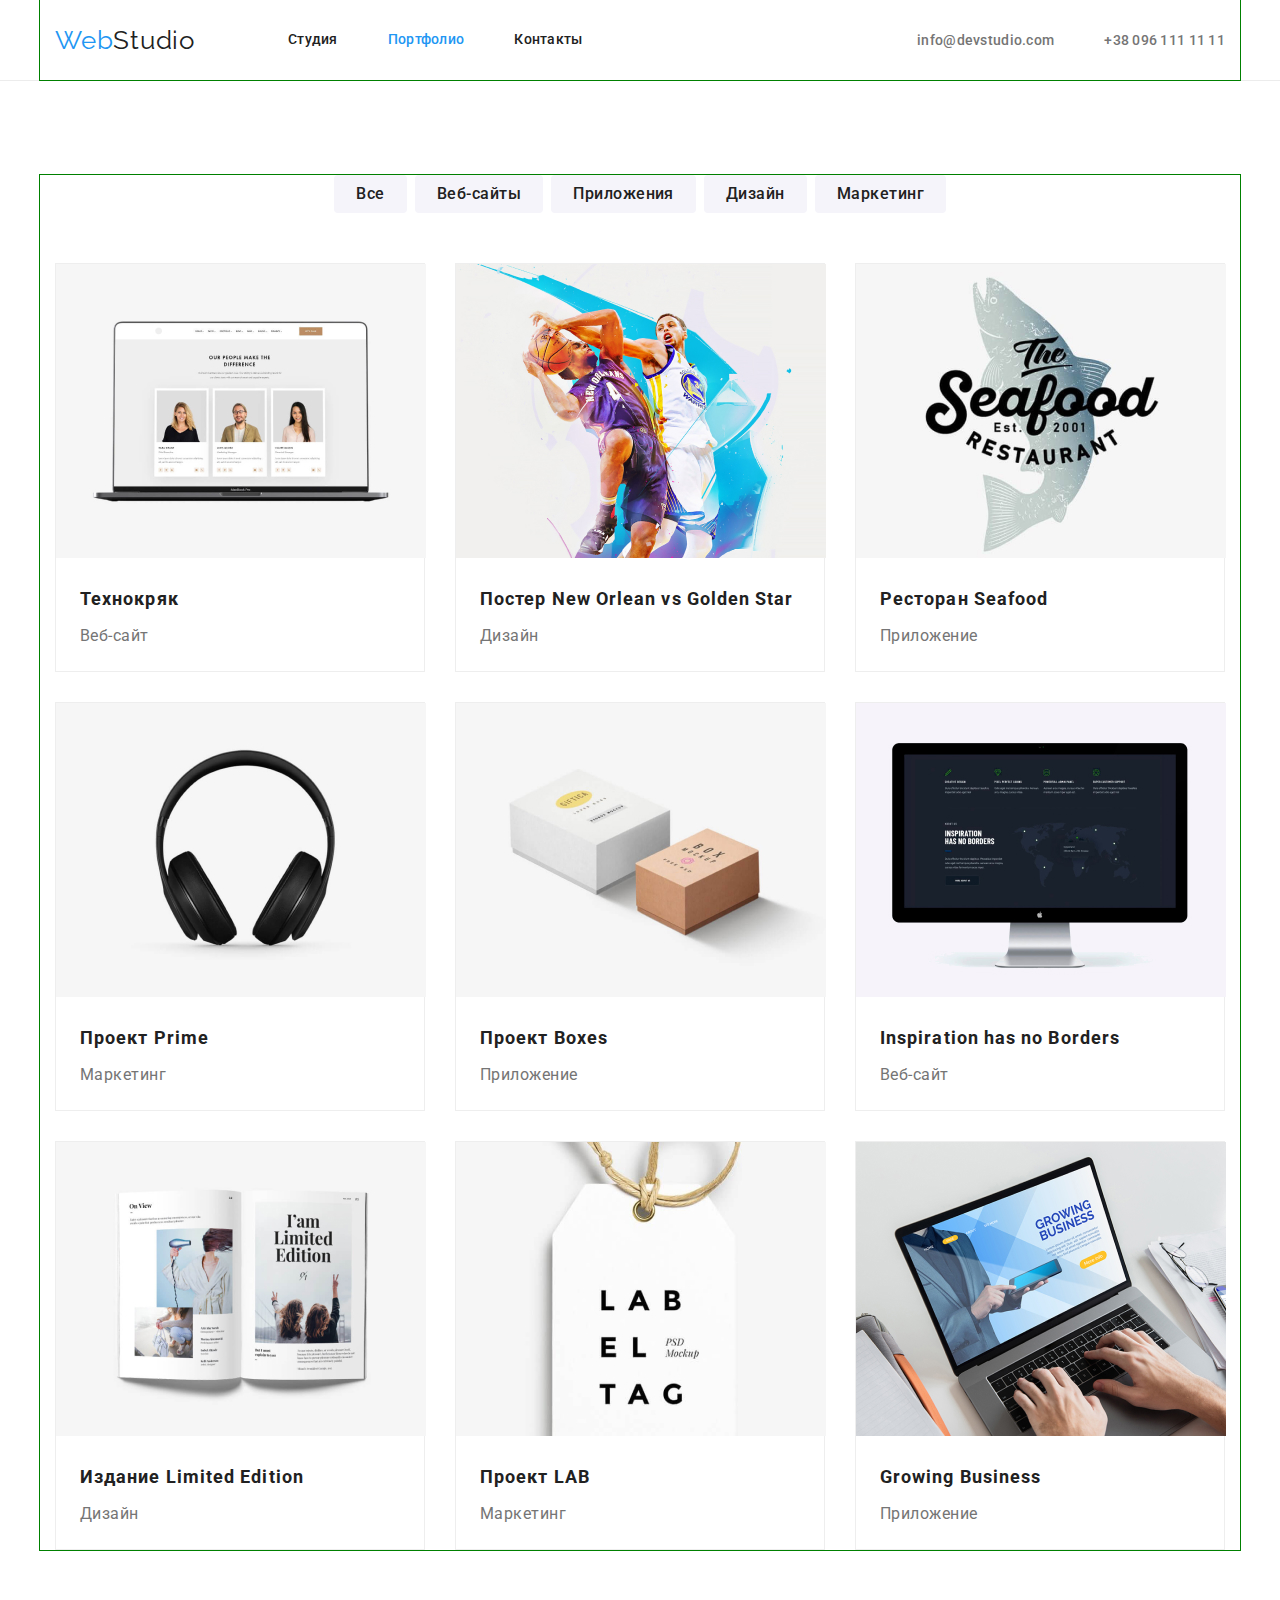
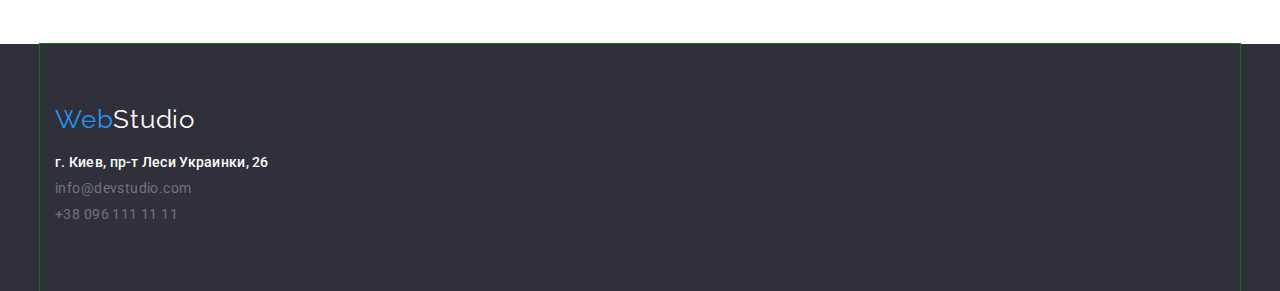
==== portfolio.html @ 3be65207 "flex" ====
<!DOCTYPE html>
<html lang="ru">
  <head>
    <meta charset="UTF-8" />
    <meta name="viewport" content="width=device-width, initial-scale=1.0" />
    <title>Портфолио</title>
    <link
      href="https://fonts.googleapis.com/css2?family=Raleway:wght@700&family=Roboto:wght@400;500;700;900&display=swap"
      rel="stylesheet"
    />
    <link
      rel="stylesheet"
      href="https://cdnjs.cloudflare.com/ajax/libs/modern-normalize/1.0.0/modern-normalize.min.css"
    />
    <link rel="stylesheet" href="./css/styles.css" />
  </head>

  <!-- ШАПКА -->

  <body>
    <header class="header-page">
      <div class="container header">
        <nav class="navigation">
          <a class="logo" href="./index.html"><span class="web">Web</span>Studio</a>
          <ul class="list nav">
            <li class="link"><a href="./index.html" class="link-page">Студия</a></li>
            <li class="link"><a href="./portfolio.html" class="link-page current">Портфолио</a></li>
            <li class="link"><a href="#footer" class="link-page">Контакты</a></li>
          </ul>
        </nav>
        <ul class="list address">
          <li class="link"><a href="mailto:info@devstudio.com" class="link-contacts">info@devstudio.com</a></li>
          <li class="link"><a href="tel:380961111111" class="link-contacts">+38 096 111 11 11</a></li>
        </ul>
      </div>
    </header>

    <!-- MAIN -->

    <main>
      <section class="section portfolio">
        <div class="container portfolio">
          <h1 hidden>Категории</h1>
          <ul class="list portfolio">
            <li class="item-portfolio"><button class="button">Все</button></li>
            <li class="item-portfolio"><button class="button">Веб-сайты</button></li>
            <li class="item-portfolio"><button class="button">Приложения</button></li>
            <li class="item-portfolio"><button class="button">Дизайн</button></li>
            <li class="item-portfolio"><button class="button">Маркетинг</button></li>
          </ul>
          <ul class="list content">
            <li class="item-content">
              <a href="./index.html" class="link-content">
                <div><img src="./images/portfolio1.jpg" alt="Технокряк" width="370" /></div>
                <div class="text-content">
                  <h2 class="company">Технокряк</h2>
                  <p class="categories">Веб-сайт</p>
                </div></a
              >
            </li>
            <li class="item-content">
              <a href="" class="link-content">
                <div><img src="./images/portfolio2.jpg" alt="Постер New Orlean vs Golden Star" width="370" /></div>
                <div class="text-content">
                  <h2 class="company">Постер New Orlean vs Golden Star</h2>
                  <p class="categories">Дизайн</p>
                </div></a
              >
            </li>
            <li class="item-content">
              <a href="" class="link-content">
                <div><img src="./images/portfolio3.jpg" alt="Ресторан Seafood" width="370" /></div>
                <div class="text-content">
                  <h2 class="company">Ресторан Seafood</h2>
                  <p class="categories">Приложение</p>
                </div></a
              >
            </li>
            <li class="item-content">
              <a href="" class="link-content">
                <div><img src="./images/portfolio4.jpg" alt="Проект Prime" width="370" /></div>
                <div class="text-content">
                  <h2 class="company">Проект Prime</h2>
                  <p class="categories">Маркетинг</p>
                </div></a
              >
            </li>
            <li class="item-content">
              <a href="" class="link-content">
                <div><img src="./images/portfolio5.jpg" alt="Проект Boxes" width="370" /></div>
                <div class="text-content">
                  <h2 class="company">Проект Boxes</h2>
                  <p class="categories">Приложение</p>
                </div></a
              >
            </li>
            <li class="item-content">
              <a href="" class="link-content">
                <div><img src="./images/portfolio6.jpg" alt="Inspiration has no Borders" width="370" /></div>
                <div class="text-content">
                  <h2 class="company">Inspiration has no Borders</h2>
                  <p class="categories">Веб-сайт</p>
                </div></a
              >
            </li>
            <li class="item-content">
              <a href="" class="link-content">
                <div><img src="./images/portfolio7.jpg" alt="Издание Limited Edition" width="370" /></div>
                <div class="text-content">
                  <h2 class="company">Издание Limited Edition</h2>
                  <p class="categories">Дизайн</p>
                </div></a
              >
            </li>
            <li class="item-content">
              <a href="" class="link-content">
                <div><img src="./images/portfolio8.jpg" alt="Проект LAB" width="370" /></div>
                <div class="text-content">
                  <h2 class="company">Проект LAB</h2>
                  <p class="categories">Маркетинг</p>
                </div></a
              >
            </li>
            <li class="item-content">
              <a href="" class="link-content">
                <div><img src="./images/portfolio9.jpg" alt="Growing Business" width="370" /></div>
                <div class="text-content">
                  <h2 class="company">Growing Business</h2>
                  <p class="categories">Приложение</p>
                </div></a
              >
            </li>
          </ul>
        </div>
      </section>
    </main>

    <!-- FOOTER -->

    <footer class="footer-page" id="footer">
      <div class="container footer">
        <div class="logo-footer">
          <a class="logo down" href="./index.html"><span class="web">Web</span>Studio</a>
        </div>
        <address>
          <ul class="list">
            <li class="link-down">
              <a
                href="https://goo.gl/maps/tncFJS4bmtnmpcFF8"
                class="link-contacts address"
                target="_blank"
                rel="noopener noreferrer"
                >г. Киев, пр-т Леси Украинки, 26</a
              >
            </li>
            <li class="link-down">
              <a href="mailto:info@devstudio.com" class="link-contacts down">info@devstudio.com</a>
            </li>
            <li class="link-down"><a href="tel:380961111111" class="link-contacts down">+38 096 111 11 11</a></li>
          </ul>
        </address>
      </div>
    </footer>
  </body>
</html>
---- css/styles.css ----
:root {
  --primary-text-color: #212121;
  --secondary-text-color: #757575;
  --accent-color: #2196f3;
  --page-footer-color: #2f303a;
}

/* ВСЯ СТРАНИЦА */

body {
  background-color: #ffffff;
  color: var(--primary-text-color);
  font-family: Roboto, sans-serif;
  font-size: 14px;
  font-style: normal;

  margin-left: auto;
  margin-right: auto;
}
h1,
h2,
h3,
h4,
h5,
h6,
p {
  margin-top: 0;
  margin-bottom: 0;
}
.list {
  list-style: none;
  margin: 0;
  padding: 0;
}
.section {
  padding-top: 94px;
  padding-bottom: 94px;
}
.container {
  width: 1200px;
  padding-left: 15px;
  padding-right: 15px;
  margin-left: auto;
  margin-right: auto;
}
.heading {
  font-weight: 700;
  font-size: 36px;
  line-height: 1.16;
  text-align: center;
  letter-spacing: 0.03em;

  padding-bottom: 50px;
}
.list.features,
.list.heading,
.list.team,
.list.portfolio,
.list.content {
  display: flex;

  align-items: center;
}

/* ЛОГОТИП */

.logo {
  color: #212121;
  font-family: Raleway, sans-serif;
  font-size: 26px;
  line-height: 1.19;
  letter-spacing: 0.03em;
  text-decoration: none;
}
.web {
  color: #2196f3;
}
/* ШАПКА */
.link-page {
  font-weight: 500;
  font-size: 14px;
  line-height: 1.14;
  letter-spacing: 0.02em;
  color: var(--primary-text-color);
  text-decoration: none;

  display: block;
  padding-top: 32px;
  padding-bottom: 32px;
}
.list.nav {
  margin-left: 93px;
}
.link-page:hover,
.link-page:focus {
  color: var(--accent-color);
}
.link-page.current {
  color: var(--accent-color);
}
.link-contacts {
  font-weight: 500;
  line-height: 1.14;
  letter-spacing: 0.02em;
  color: var(--secondary-text-color);
  text-decoration: none;
}
.link-contacts:hover,
.link-contacts:focus {
  color: var(--accent-color);
}
.header-page {
  border-bottom: 1px solid #ececec;
}

/* ФУТЕР */

.footer-page {
  background-color: var(--page-footer-color);
}

.logo.down {
  color: #ffffff;
}
.container.footer {
  padding-top: 60px;
  padding-bottom: 60px;
}
.logo-footer {
  margin-bottom: 20px;
}
.link-contacts.down {
  font-weight: 400;
  line-height: 1.17;
  letter-spacing: 0.03em;
}
.link-down {
  margin-bottom: 9px;
  font-style: normal;
}
.link-contacts.address {
  color: #ffffff;
}
.link-contacts.address:hover,
.link-contacts.address:focus {
  color: var(--accent-color);
}
.list.nav {
  display: flex;
}
.list.address {
  display: flex;
}
.navigation {
  display: flex;
  align-items: center;
}
.container.header {
  display: flex;
  align-items: center;
  justify-content: space-between;
}
.list.nav .link + .link {
  margin-left: 50px;
}
.list.address .link + .link {
  margin-left: 50px;
}

/* HERO */

.section.hero {
  text-align: center;
  padding-bottom: 200px;
  padding-top: 200px;
  background-color: var(--page-footer-color);
}
.main {
  color: #fff;
  font-weight: 900;
  font-size: 44px;
  line-height: 1.36;
  text-align: center;
  letter-spacing: 0.06em;
  text-transform: uppercase;

  margin-bottom: 30px;
}
.link-hero {
  color: #ffffff;
  background-color: #2196f3;
  font-weight: 700;
  font-size: 16px;
  line-height: 1.85;
  letter-spacing: 0.06em;

  box-shadow: 0px 4px 4px rgba(0, 0, 0, 0.15);
  border-radius: 4px;
  border: none;
  text-decoration: none;

  padding: 11px 34px;
  display: inline-block;
  min-width: 200px;
}

/* ОСОБЕННОСТИ */

.features {
  font-weight: bold;
  font-size: 14px;
  line-height: 1.14;
  letter-spacing: 0.03em;
  text-transform: uppercase;

  margin-bottom: 10px;
}
.features-text {
  font-weight: 400;
  font-size: 14px;
  line-height: 1.74;
  letter-spacing: 0.03em;
  color: var(--secondary-text-color);
  text-transform: none;

  margin-top: 0;
  margin-bottom: 0;
}
.list.features {
  margin-left: -30px;
}
.item-features {
  margin-left: 30px;
  flex-basis: calc(100% / 4 - 30px);
}

/* ЧЕМ МЫ ЗАНИМАЕМСЯ */

.section.features {
  padding-bottom: 0px;
}
.heading-text {
  font-weight: bold;
  font-size: 14px;
  line-height: 1.14;
  text-align: center;
  letter-spacing: 0.03em;
  text-transform: uppercase;
}
.list.heading {
  margin-left: -30px;
}
.item-heading {
  width: 370px;
  margin-left: 30px;
  flex-basis: calc(100% / 3 - 30px);
}

/* НАША КОМАНДА */

.section.team {
  background-color: #f5f4fa;
}
.name {
  font-weight: 500;
  font-size: 16px;
  line-height: 1.18;
  letter-spacing: 0.03em;

  margin-bottom: 10px;
}
.work {
  font-weight: 400;
  font-size: 16px;
  line-height: 1.18;
  letter-spacing: 0.03em;
  color: var(--secondary-text-color);

  /* margin-bottom: 30px; */
}
/* .item-team img {
  padding-bottom: 30px;
} */

.work-div {
  padding-top: 30px;
  padding-bottom: 30px;
}

.list.team {
  margin-right: -30px;
  text-align: center;
}
.item-team {
  box-shadow: 0px 1px 3px rgba(0, 0, 0, 0.12), 0px 1px 1px rgba(0, 0, 0, 0.14), 0px 2px 1px rgba(0, 0, 0, 0.2);
  border-radius: 0px 0px 4px 4px;

  margin-right: 30px;
  width: calc(100% / 4 - 30px);
}
.item-team:nth-child(4n) {
  margin-right: 0;
}

/* ПОРТФОЛИО */

.button {
  color: var(--primary-text-color);
  background-color: #f5f4fa;
  font-weight: 500;
  font-size: 16px;
  line-height: 1.6;
  text-align: center;
  letter-spacing: 0.03em;
  border: none;
  border-radius: 4px;

  padding: 6px 22px;
  display: inline-block;
  min-width: 73px;
}
.button:hover,
.button:focus {
  background-color: var(--accent-color);
  color: #ffffff;
  box-shadow: 0px 3px 1px rgba(0, 0, 0, 0.1), 0px 1px 2px rgba(0, 0, 0, 0.08), 0px 2px 2px rgba(0, 0, 0, 0.12);
}
.list.portfolio {
  justify-content: center;
  margin-bottom: 50px;
}
.list.portfolio .item-portfolio + .item-portfolio {
  margin-left: 8px;
}
/* .item-content img {
  margin-bottom: 20px;
} */
.list.content {
  flex-wrap: wrap;
  margin-right: -30px;
}
.item-content {
  width: calc(100% / 3 - 30px);
  margin-right: 30px;

  margin-bottom: 30px;

  border: 1px solid #eeeeee;
}
.item-content:nth-child(3n) {
  margin-right: 0;
}
.item-content:nth-last-child(-n + 3) {
  margin-bottom: 0;
}
.company {
  color: var(--primary-text-color);
  font-weight: 700;
  font-size: 18px;
  line-height: 2;
  letter-spacing: 0.06em;

  margin-bottom: 4px;
  /* padding-left: 24px; */
  /* padding-top: 20px; */
}
.categories {
  color: var(--secondary-text-color);
  font-weight: normal;
  font-size: 16px;
  line-height: 1.87;
  letter-spacing: 0.03em;

  /* padding-left: 24px;
  padding-bottom: 20px; */
}
.text-content {
  padding-top: 20px;
  padding-bottom: 20px;
  padding-left: 24px;
}
.link-content {
  text-decoration: none;
}
.item-content:hover,
.item-content:focus {
  box-shadow: 0px 1px 1px rgba(0, 0, 0, 0.12), 0px 4px 4px rgba(0, 0, 0, 0.06), 1px 4px 6px rgba(0, 0, 0, 0.16);
}

.container {
  outline: 1px solid green;
}
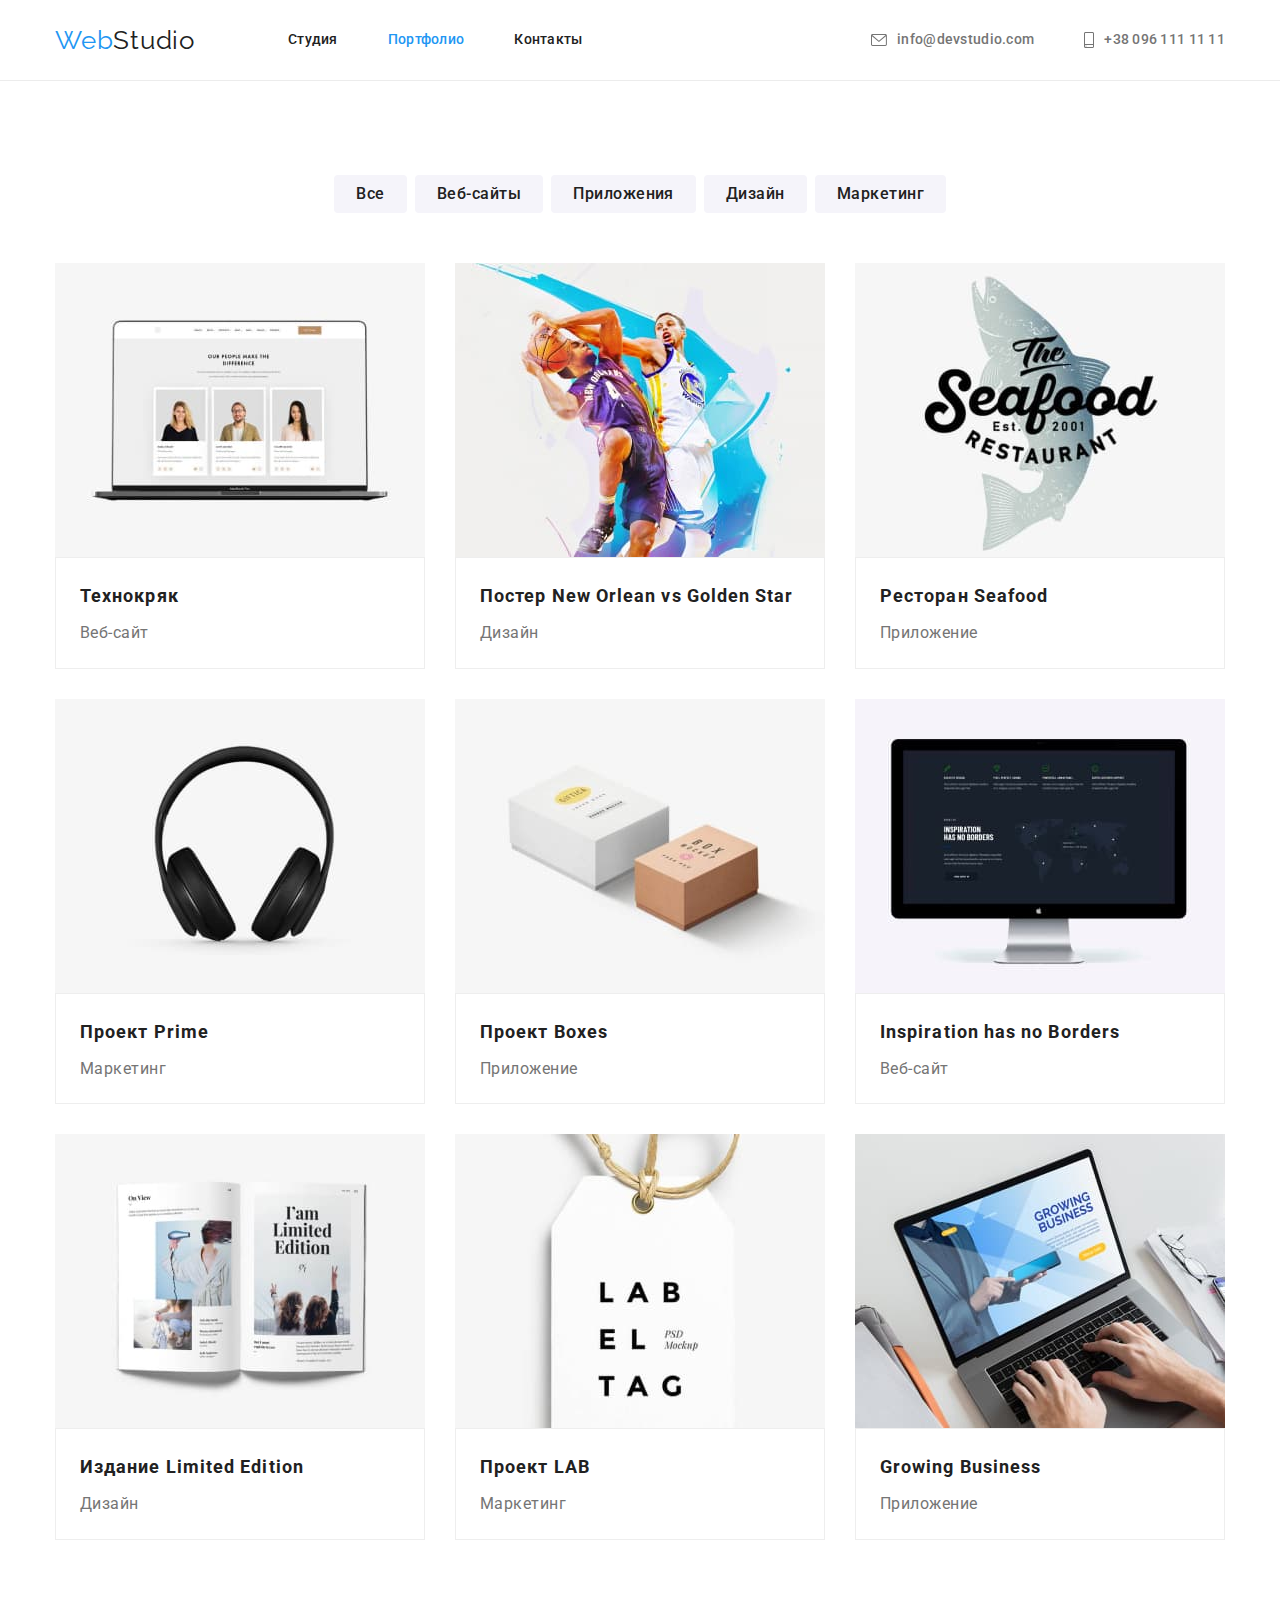
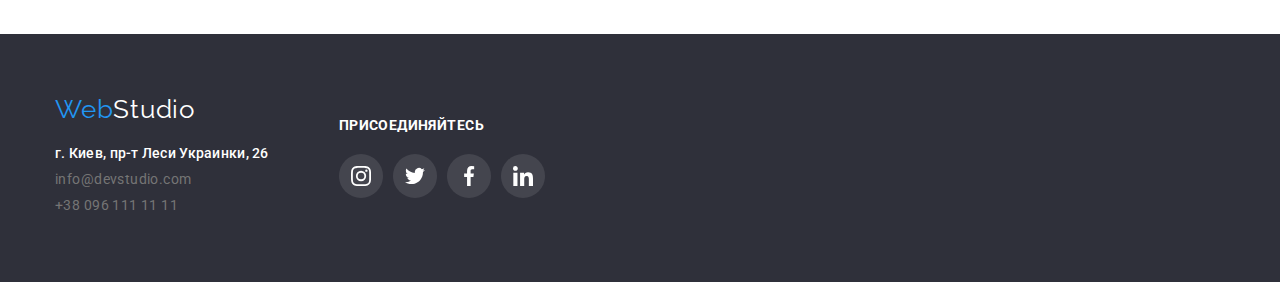
==== commit 6a3da712: "optimized pictures and add icons" ====
--- a/portfolio.html
+++ b/portfolio.html
@@ -28,9 +28,21 @@
             <li class="link"><a href="#footer" class="link-page">Контакты</a></li>
           </ul>
         </nav>
-        <ul class="list address">
-          <li class="link"><a href="mailto:info@devstudio.com" class="link-contacts">info@devstudio.com</a></li>
-          <li class="link"><a href="tel:380961111111" class="link-contacts">+38 096 111 11 11</a></li>
+        <ul class="list address up">
+          <li class="link">
+            <a href="mailto:info@devstudio.com" class="link-contacts up"
+              ><svg class="icon-address" width="16px" height="12px">
+                <use href="./images/icon/sprite.svg#icon-mail"></use></svg
+              >info@devstudio.com</a
+            >
+          </li>
+          <li class="link">
+            <a href="tel:380961111111" class="link-contacts up"
+              ><svg class="icon-address" width="10px" height="16px">
+                <use href="./images/icon/sprite.svg#icon-smartphone"></use></svg
+              >+38 096 111 11 11</a
+            >
+          </li>
         </ul>
       </div>
     </header>
@@ -139,26 +151,57 @@
 
     <footer class="footer-page" id="footer">
       <div class="container footer">
-        <div class="logo-footer">
-          <a class="logo down" href="./index.html"><span class="web">Web</span>Studio</a>
+        <div class="address-footer">
+          <div class="logo-footer">
+            <a class="logo down" href="./index.html"><span class="web">Web</span>Studio</a>
+          </div>
+          <address>
+            <ul class="list">
+              <li class="link-down">
+                <a
+                  href="https://goo.gl/maps/tncFJS4bmtnmpcFF8"
+                  class="link-contacts address"
+                  target="_blank"
+                  rel="noopener noreferrer"
+                  >г. Киев, пр-т Леси Украинки, 26</a
+                >
+              </li>
+              <li class="link-down">
+                <a href="mailto:info@devstudio.com" class="link-contacts down">info@devstudio.com</a>
+              </li>
+              <li class="link-down"><a href="tel:380961111111" class="link-contacts down">+38 096 111 11 11</a></li>
+            </ul>
+          </address>
         </div>
-        <address>
-          <ul class="list">
-            <li class="link-down">
-              <a
-                href="https://goo.gl/maps/tncFJS4bmtnmpcFF8"
-                class="link-contacts address"
-                target="_blank"
-                rel="noopener noreferrer"
-                >г. Киев, пр-т Леси Украинки, 26</a
-              >
-            </li>
-            <li class="link-down">
-              <a href="mailto:info@devstudio.com" class="link-contacts down">info@devstudio.com</a>
-            </li>
-            <li class="link-down"><a href="tel:380961111111" class="link-contacts down">+38 096 111 11 11</a></li>
-          </ul>
-        </address>
+        <div class="social-footer">
+          <h2 class="features-head">Присоединяйтесь</h2>
+          <ul class="list social footer">
+            <li>
+              <a class="link-social footer" href=""
+                ><svg class="icon-social" width="20px" height="20px">
+                  <use href="./images/icon/sprite.svg#icon-instagram"></use></svg
+              ></a>
+            </li>
+            <li>
+              <a class="link-social footer" href=""
+                ><svg class="icon-social" width="20px" height="20px">
+                  <use href="./images/icon/sprite.svg#icon-twitter"></use></svg
+              ></a>
+            </li>
+            <li>
+              <a class="link-social footer" href=""
+                ><svg class="icon-social" width="20px" height="20px">
+                  <use href="./images/icon/sprite.svg#icon-facebook"></use></svg
+              ></a>
+            </li>
+            <li>
+              <a class="link-social footer" href=""
+                ><svg class="icon-social" width="20px" height="20px">
+                  <use href="./images/icon/sprite.svg#icon-linkedin"></use></svg
+              ></a>
+            </li>
+          </ul>
+        </div>
       </div>
     </footer>
   </body>
--- a/css/styles.css
+++ b/css/styles.css
@@ -27,6 +27,10 @@
   margin-top: 0;
   margin-bottom: 0;
 }
+
+img {
+  display: block;
+}
 .list {
   list-style: none;
   margin: 0;
@@ -50,15 +54,16 @@
   text-align: center;
   letter-spacing: 0.03em;
 
-  padding-bottom: 50px;
+  margin-bottom: 50px;
 }
 .list.features,
 .list.heading,
 .list.team,
 .list.portfolio,
-.list.content {
-  display: flex;
-
+.list.content,
+.list.clients,
+.list.address.up {
+  display: flex;
   align-items: center;
 }
 
@@ -76,6 +81,7 @@
   color: #2196f3;
 }
 /* ШАПКА */
+
 .link-page {
   font-weight: 500;
   font-size: 14px;
@@ -113,58 +119,22 @@
   border-bottom: 1px solid #ececec;
 }
 
-/* ФУТЕР */
-
-.footer-page {
-  background-color: var(--page-footer-color);
-}
-
-.logo.down {
-  color: #ffffff;
-}
-.container.footer {
-  padding-top: 60px;
-  padding-bottom: 60px;
-}
-.logo-footer {
-  margin-bottom: 20px;
-}
-.link-contacts.down {
-  font-weight: 400;
-  line-height: 1.17;
-  letter-spacing: 0.03em;
-}
-.link-down {
-  margin-bottom: 9px;
-  font-style: normal;
-}
-.link-contacts.address {
-  color: #ffffff;
-}
-.link-contacts.address:hover,
-.link-contacts.address:focus {
-  color: var(--accent-color);
-}
-.list.nav {
-  display: flex;
-}
-.list.address {
-  display: flex;
-}
-.navigation {
-  display: flex;
-  align-items: center;
-}
-.container.header {
-  display: flex;
-  align-items: center;
-  justify-content: space-between;
-}
-.list.nav .link + .link {
-  margin-left: 50px;
-}
-.list.address .link + .link {
-  margin-left: 50px;
+/* ИКОНКИ В ШАПКЕ */
+
+.link-contacts.up {
+  display: inline-flex;
+  align-items: center;
+
+  padding-top: 32px;
+  padding-bottom: 32px;
+
+  fill: var(--secondary-text-color);
+}
+.link-contacts.up:hover {
+  fill: var(--accent-color);
+}
+.icon-address {
+  margin-right: 10px;
 }
 
 /* HERO */
@@ -173,7 +143,13 @@
   text-align: center;
   padding-bottom: 200px;
   padding-top: 200px;
+
   background-color: var(--page-footer-color);
+  background-image: linear-gradient(to right, rgba(47, 48, 58, 0.4), rgba(47, 48, 58, 0.4)),
+    url(../images/background.jpg);
+  background-repeat: no-repeat;
+  background-position: center;
+  background-size: cover;
 }
 .main {
   color: #fff;
@@ -206,7 +182,7 @@
 
 /* ОСОБЕННОСТИ */
 
-.features {
+.features-head {
   font-weight: bold;
   font-size: 14px;
   line-height: 1.14;
@@ -234,6 +210,30 @@
   flex-basis: calc(100% / 4 - 30px);
 }
 
+/* ПСЕВДОЭЛЕМЕНТЫ */
+
+.item-features::before {
+  content: "";
+  height: 120px;
+  display: block;
+  margin-bottom: 30px;
+
+  background-color: #f5f4fa;
+  background-repeat: no-repeat;
+  background-position: center;
+
+  background-image: url(../images/icon/Vector.svg);
+}
+.item-features:nth-child(2)::before {
+  background-image: url(../images/icon/clock\ .svg);
+}
+.item-features:nth-child(3)::before {
+  background-image: url(../images/icon/Vector\ 3.svg);
+}
+.item-features:nth-child(4)::before {
+  background-image: url(../images/icon/astronaut\ .svg);
+}
+
 /* ЧЕМ МЫ ЗАНИМАЕМСЯ */
 
 .section.features {
@@ -249,6 +249,7 @@
 }
 .list.heading {
   margin-left: -30px;
+  margin-bottom: 0;
 }
 .item-heading {
   width: 370px;
@@ -275,18 +276,11 @@
   line-height: 1.18;
   letter-spacing: 0.03em;
   color: var(--secondary-text-color);
-
-  /* margin-bottom: 30px; */
-}
-/* .item-team img {
-  padding-bottom: 30px;
-} */
-
+}
 .work-div {
   padding-top: 30px;
   padding-bottom: 30px;
 }
-
 .list.team {
   margin-right: -30px;
   text-align: center;
@@ -300,6 +294,34 @@
 }
 .item-team:nth-child(4n) {
   margin-right: 0;
+}
+
+/* CСЫЛКИ НА СОЦ СЕТИ */
+
+.list.social {
+  display: flex;
+  justify-content: center;
+  margin-top: 16px;
+}
+.list.social li {
+  width: 44px;
+  height: 44px;
+}
+.list.social li + li {
+  margin-left: 10px;
+}
+.link-social {
+  display: flex;
+  width: 44px;
+  height: 44px;
+  border-radius: 50%;
+  justify-content: center;
+  align-items: center;
+  fill: #afb1b8;
+}
+.link-social:hover {
+  background-color: var(--accent-color);
+  fill: #fff;
 }
 
 /* ПОРТФОЛИО */
@@ -332,9 +354,10 @@
 .list.portfolio .item-portfolio + .item-portfolio {
   margin-left: 8px;
 }
-/* .item-content img {
-  margin-bottom: 20px;
-} */
+.item-content img {
+  width: 370px;
+  text-align: center;
+}
 .list.content {
   flex-wrap: wrap;
   margin-right: -30px;
@@ -344,8 +367,10 @@
   margin-right: 30px;
 
   margin-bottom: 30px;
-
+}
+.text-content {
   border: 1px solid #eeeeee;
+  padding: 20px 24px;
 }
 .item-content:nth-child(3n) {
   margin-right: 0;
@@ -361,8 +386,6 @@
   letter-spacing: 0.06em;
 
   margin-bottom: 4px;
-  /* padding-left: 24px; */
-  /* padding-top: 20px; */
 }
 .categories {
   color: var(--secondary-text-color);
@@ -370,14 +393,6 @@
   font-size: 16px;
   line-height: 1.87;
   letter-spacing: 0.03em;
-
-  /* padding-left: 24px;
-  padding-bottom: 20px; */
-}
-.text-content {
-  padding-top: 20px;
-  padding-bottom: 20px;
-  padding-left: 24px;
 }
 .link-content {
   text-decoration: none;
@@ -386,7 +401,112 @@
 .item-content:focus {
   box-shadow: 0px 1px 1px rgba(0, 0, 0, 0.12), 0px 4px 4px rgba(0, 0, 0, 0.06), 1px 4px 6px rgba(0, 0, 0, 0.16);
 }
-
-.container {
+/* .container {
   outline: 1px solid green;
-}
+} */
+
+/* ПОСТОЯННЫЕ КЛИЕНТЫ */
+
+.list.clients {
+  align-items: center;
+  justify-content: center;
+}
+
+.link-clients {
+  display: flex;
+  align-items: center;
+  justify-content: center;
+
+  width: 170px;
+  height: 90px;
+
+  fill: #afb1b8;
+
+  border: 1px solid #afb1b8;
+  box-sizing: border-box;
+  border-radius: 4px;
+}
+.link-clients:hover {
+  fill: var(--accent-color);
+  border-color: var(--accent-color);
+}
+/* .item-clients {
+  width: calc(100% - 30px / 6);
+} */
+.item-clients:not(:last-child) {
+  margin-right: 30px;
+}
+
+/* ФУТЕР */
+
+.footer-page {
+  background-color: var(--page-footer-color);
+}
+.logo.down {
+  color: #ffffff;
+}
+.container.footer {
+  padding-top: 60px;
+  padding-bottom: 60px;
+}
+.logo-footer {
+  margin-bottom: 20px;
+}
+.link-contacts.down {
+  font-weight: 400;
+  line-height: 1.17;
+  letter-spacing: 0.03em;
+}
+.link-down {
+  margin-bottom: 9px;
+  font-style: normal;
+}
+.link-contacts.address {
+  color: #ffffff;
+}
+.link-contacts.address:hover,
+.link-contacts.address:focus {
+  color: var(--accent-color);
+}
+.list.nav,
+.list.address,
+.navigation {
+  display: flex;
+  align-items: center;
+}
+.container.header {
+  display: flex;
+  align-items: center;
+  justify-content: space-between;
+}
+.list.nav .link + .link {
+  margin-left: 50px;
+}
+.list.address .link + .link {
+  margin-left: 50px;
+}
+
+/* ФУТЕР ФЛЕКС */
+
+.container.footer {
+  display: flex;
+  align-items: center;
+  justify-content: start;
+}
+.social-footer {
+  margin-left: 70px;
+}
+.social-footer h2 {
+  color: #fff;
+  margin-bottom: 20px;
+}
+.list.social.footer {
+  margin-top: 0;
+}
+.link-social.footer {
+  fill: #fff;
+  background-color: rgba(255, 255, 255, 0.1);
+}
+.link-social.footer:hover {
+  background-color: var(--accent-color);
+}
